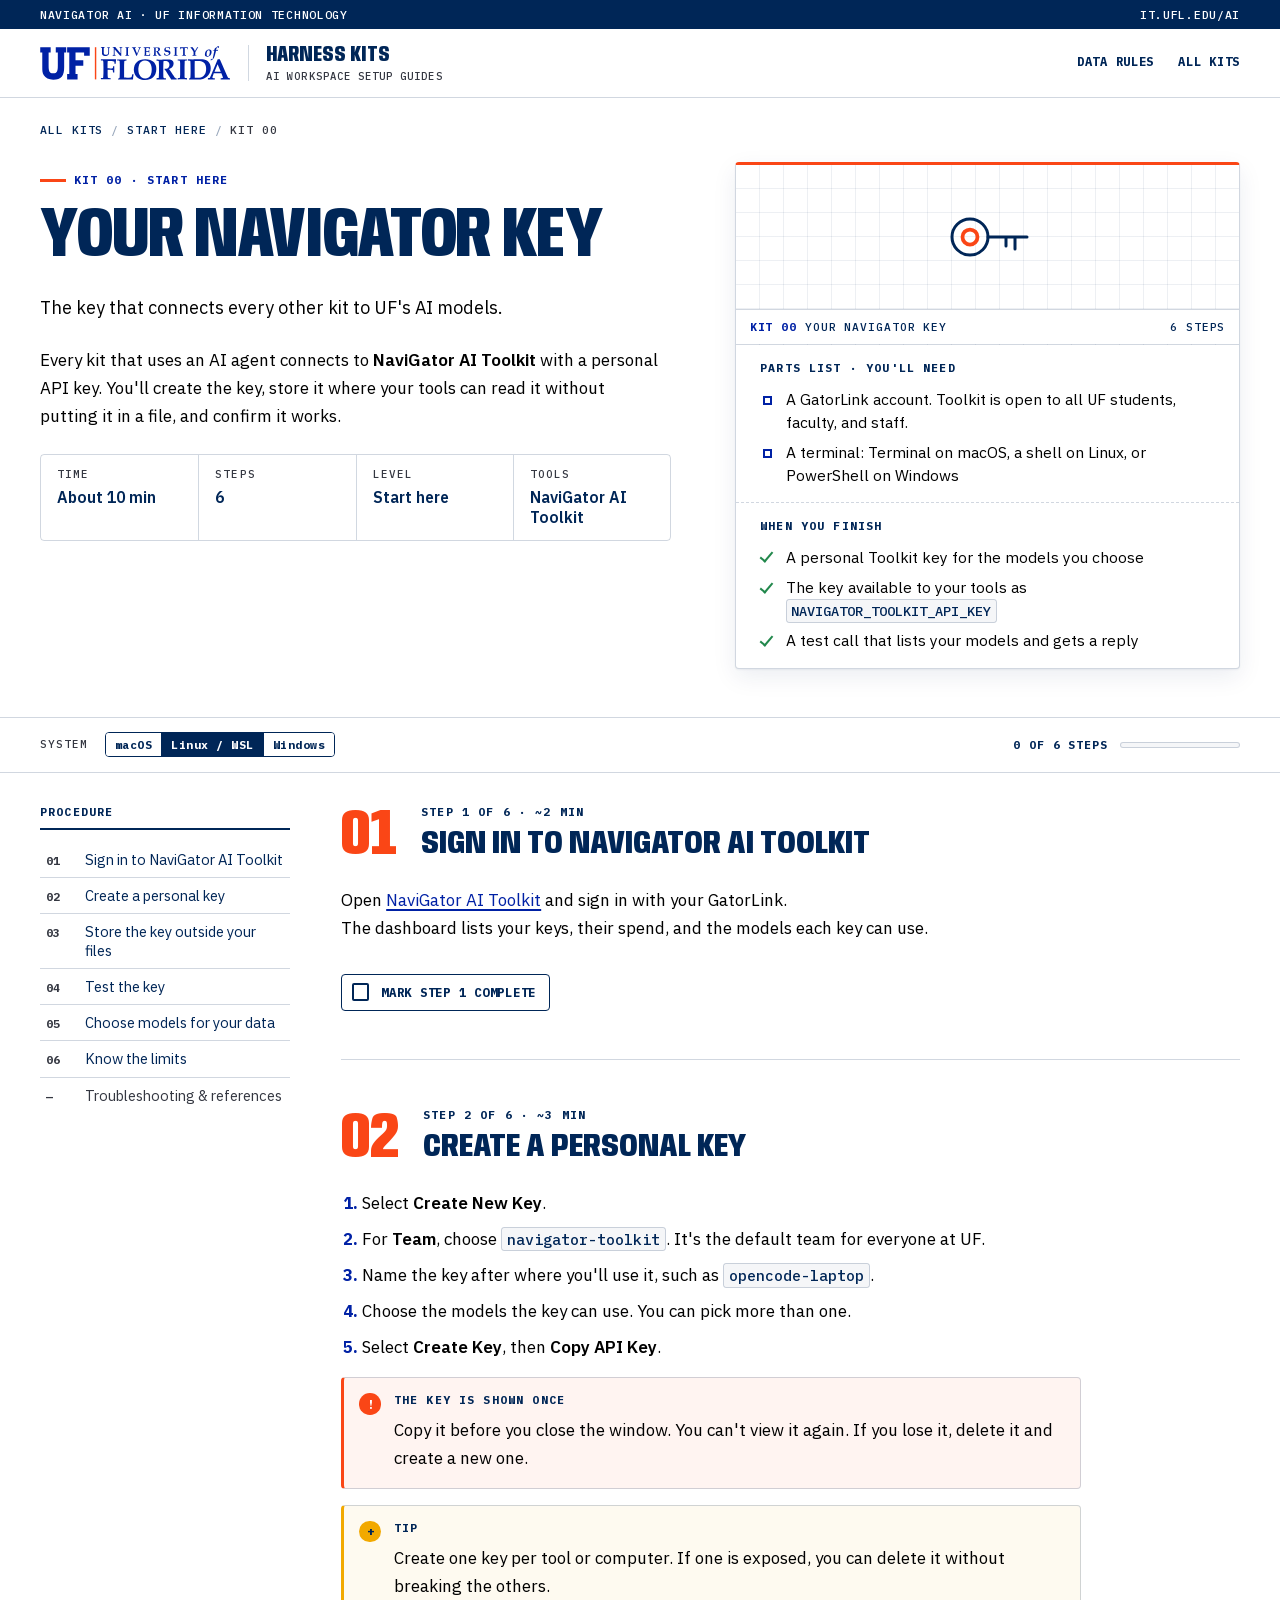
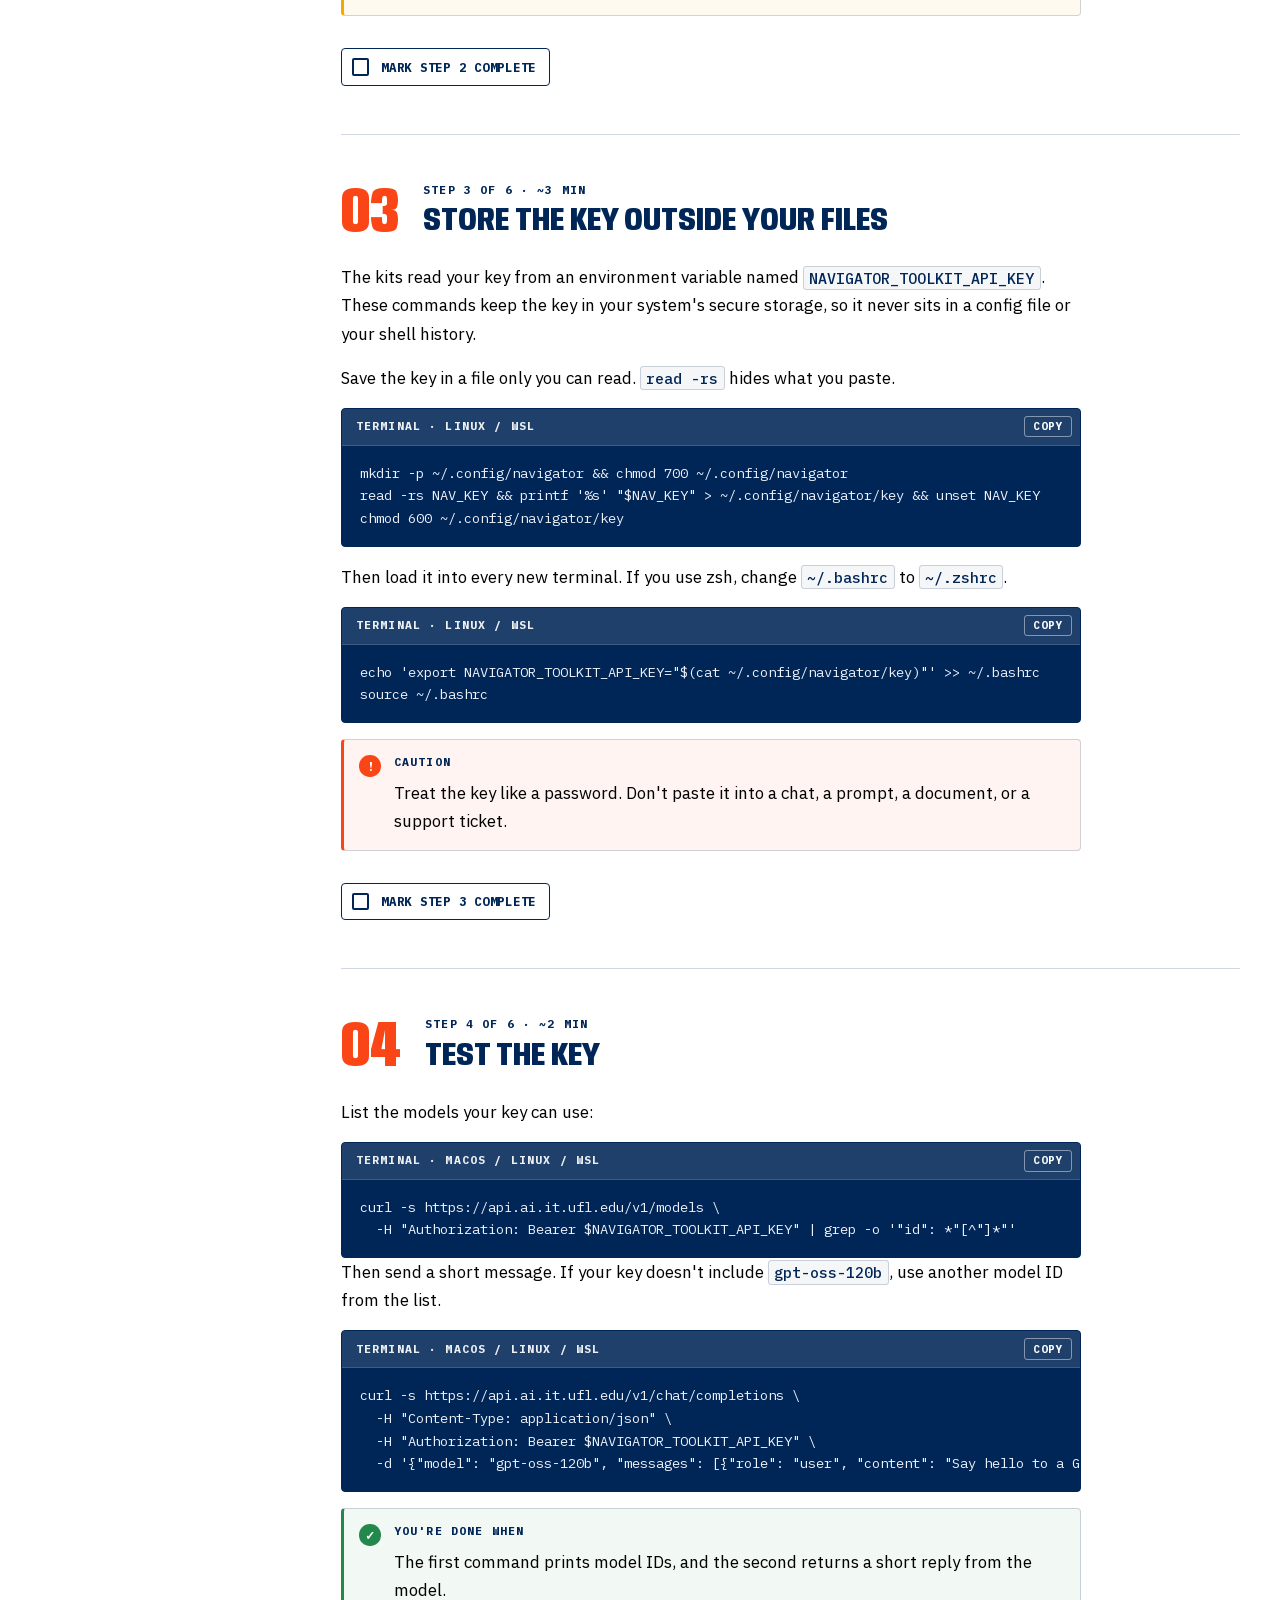
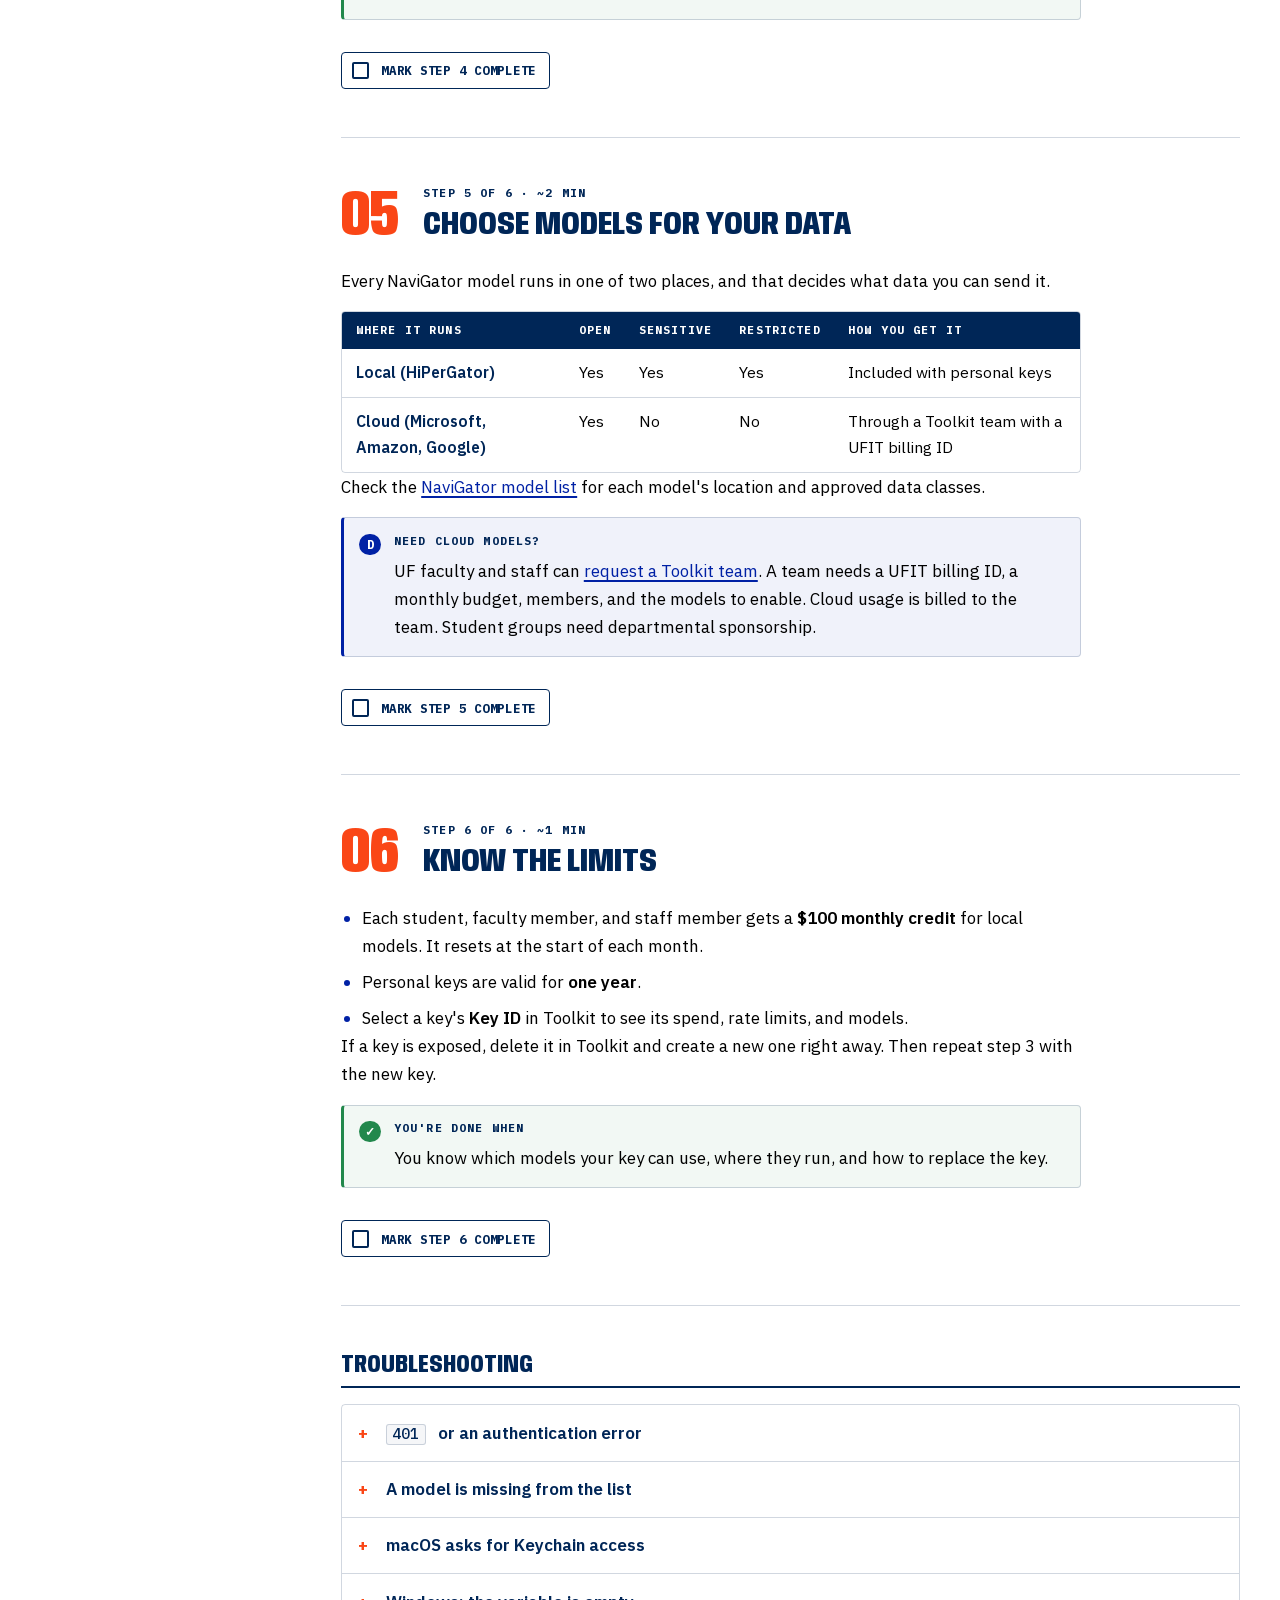
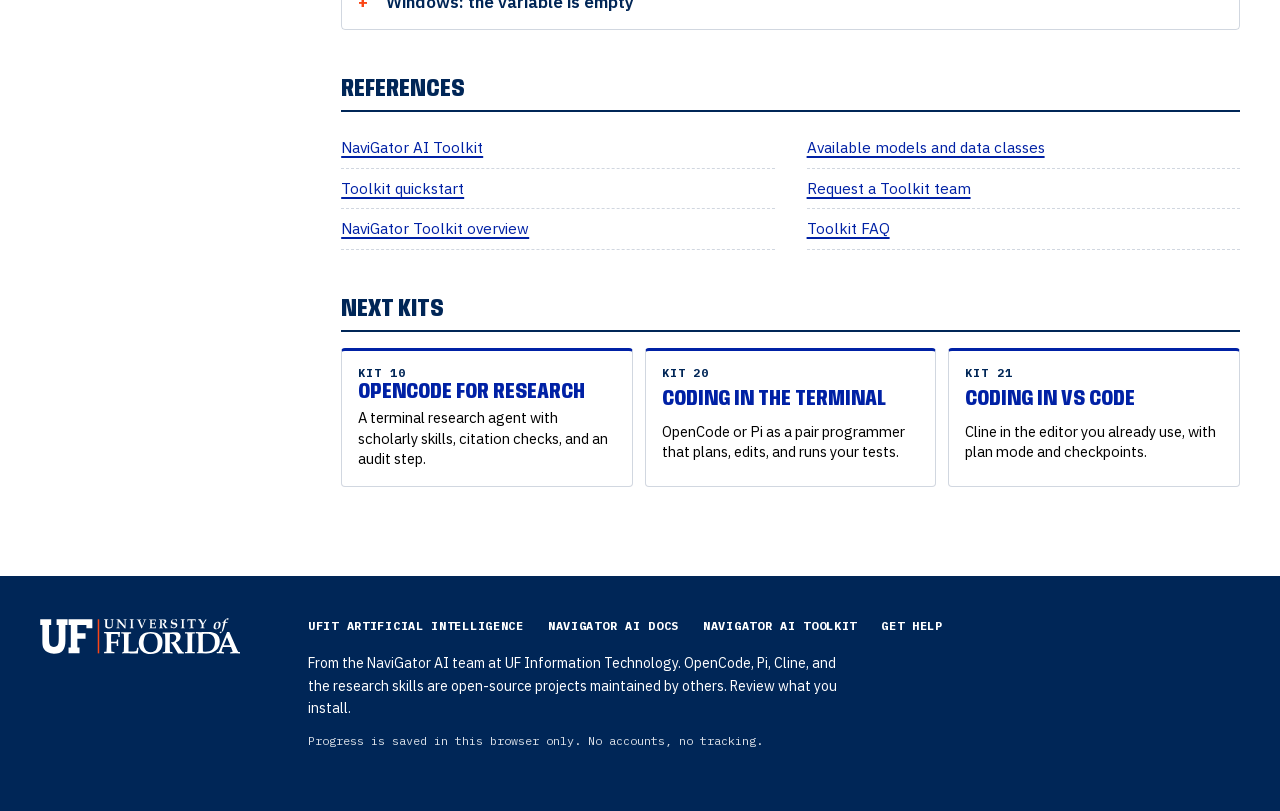
==== kits/navigator-key/index.html @ 10116d03 "Harness Kits: field-manual site with six setup kits" ====
<!doctype html>
<html lang="en">
<head>
  <meta charset="utf-8">
  <meta name="viewport" content="width=device-width, initial-scale=1">
  <title>Harness Kits · University of Florida</title>
  <meta name="theme-color" content="#002657">
  <link rel="icon" href="../../favicon.svg" type="image/svg+xml">
  <link rel="preload" href="../../fonts/Anybody.woff2" as="font" type="font/woff2" crossorigin>
  <link rel="preload" href="../../fonts/IBMPlexSans.woff2" as="font" type="font/woff2" crossorigin>
  <link rel="stylesheet" href="../../css/main.css">
  <script src="../../js/kits.js" defer></script>
  <script src="../../js/progress.js" defer></script>
  <script src="../../js/icons.js" defer></script>
  <script src="kit.js" defer></script>
  <script src="../../js/kit.js" defer></script>
</head>
<body>
  <a class="skip" href="#kit">Skip to the kit</a>
  <div class="utility">
    <div class="wrap"><span>NaviGator AI · UF Information Technology</span><span><a href="https://it.ufl.edu/ai/">it.ufl.edu/ai</a></span></div>
  </div>
  <header class="masthead">
    <div class="wrap">
      <a class="brand" href="../../" aria-label="Harness Kits home">
        <img class="uf-logo" src="../../img/uf-logo-blue-orange.svg" alt="University of Florida" width="190" height="34">
        <span class="site-name"><b>Harness Kits</b><small>AI workspace setup guides</small></span>
      </a>
      <nav class="site-nav" aria-label="Site">
        <a href="../../#data">Data rules</a>
        <a href="../../#kits">All kits</a>
      </nav>
    </div>
  </header>

  <main id="kit">
    <noscript><p class="wrap">This kit needs JavaScript to display its steps.</p></noscript>
  </main>

  <footer class="site-foot">
    <div class="wrap">
      <img class="uf-logo" src="../../img/uf-logo-white-orange.svg" alt="University of Florida" width="200" height="36">
      <div>
        <ul class="foot-links">
          <li><a href="https://it.ufl.edu/ai/">UFIT Artificial Intelligence</a></li>
          <li><a href="https://docs.ai.it.ufl.edu/">NaviGator AI docs</a></li>
          <li><a href="https://api.ai.it.ufl.edu/ui">NaviGator AI Toolkit</a></li>
          <li><a href="https://ufl.teamdynamix.com/TDClient/33/IT-Portal/Requests/ServiceDet?ID=413">Get help</a></li>
        </ul>
        <p>From the NaviGator AI team at UF Information Technology. OpenCode, Pi, Cline, and the research skills are open-source projects maintained by others. Review what you install.</p>
        <p class="fine">Progress is saved in this browser only. No accounts, no tracking.</p>
      </div>
    </div>
  </footer>
</body>
</html>
---- css/main.css ----
/* =========================================================
   ENTRY POINT — imports the tokens and component modules in
   cascade layers. Pages link only this file.

   tokens      design values (css/tokens.css)
   base        reset and layout primitives (css/base.css)
   components  one file per component (css/components/*.css)

   Add a component: create css/components/<name>.css and
   import it below. Components use semantic tokens only.
   ========================================================= */
@layer tokens, base, components;

@import url("tokens.css") layer(tokens);
@import url("base.css") layer(base);

@import url("components/typography.css") layer(components);
@import url("components/button.css") layer(components);
@import url("components/masthead.css") layer(components);
@import url("components/footer.css") layer(components);
@import url("components/figure.css") layer(components);
@import url("components/table.css") layer(components);
@import url("components/hero.css") layer(components);
@import url("components/parts.css") layer(components);
@import url("components/card.css") layer(components);
@import url("components/kit-header.css") layer(components);
@import url("components/segmented.css") layer(components);
@import url("components/procedure.css") layer(components);
@import url("components/step.css") layer(components);
@import url("components/code.css") layer(components);
@import url("components/callout.css") layer(components);
@import url("components/reference.css") layer(components);
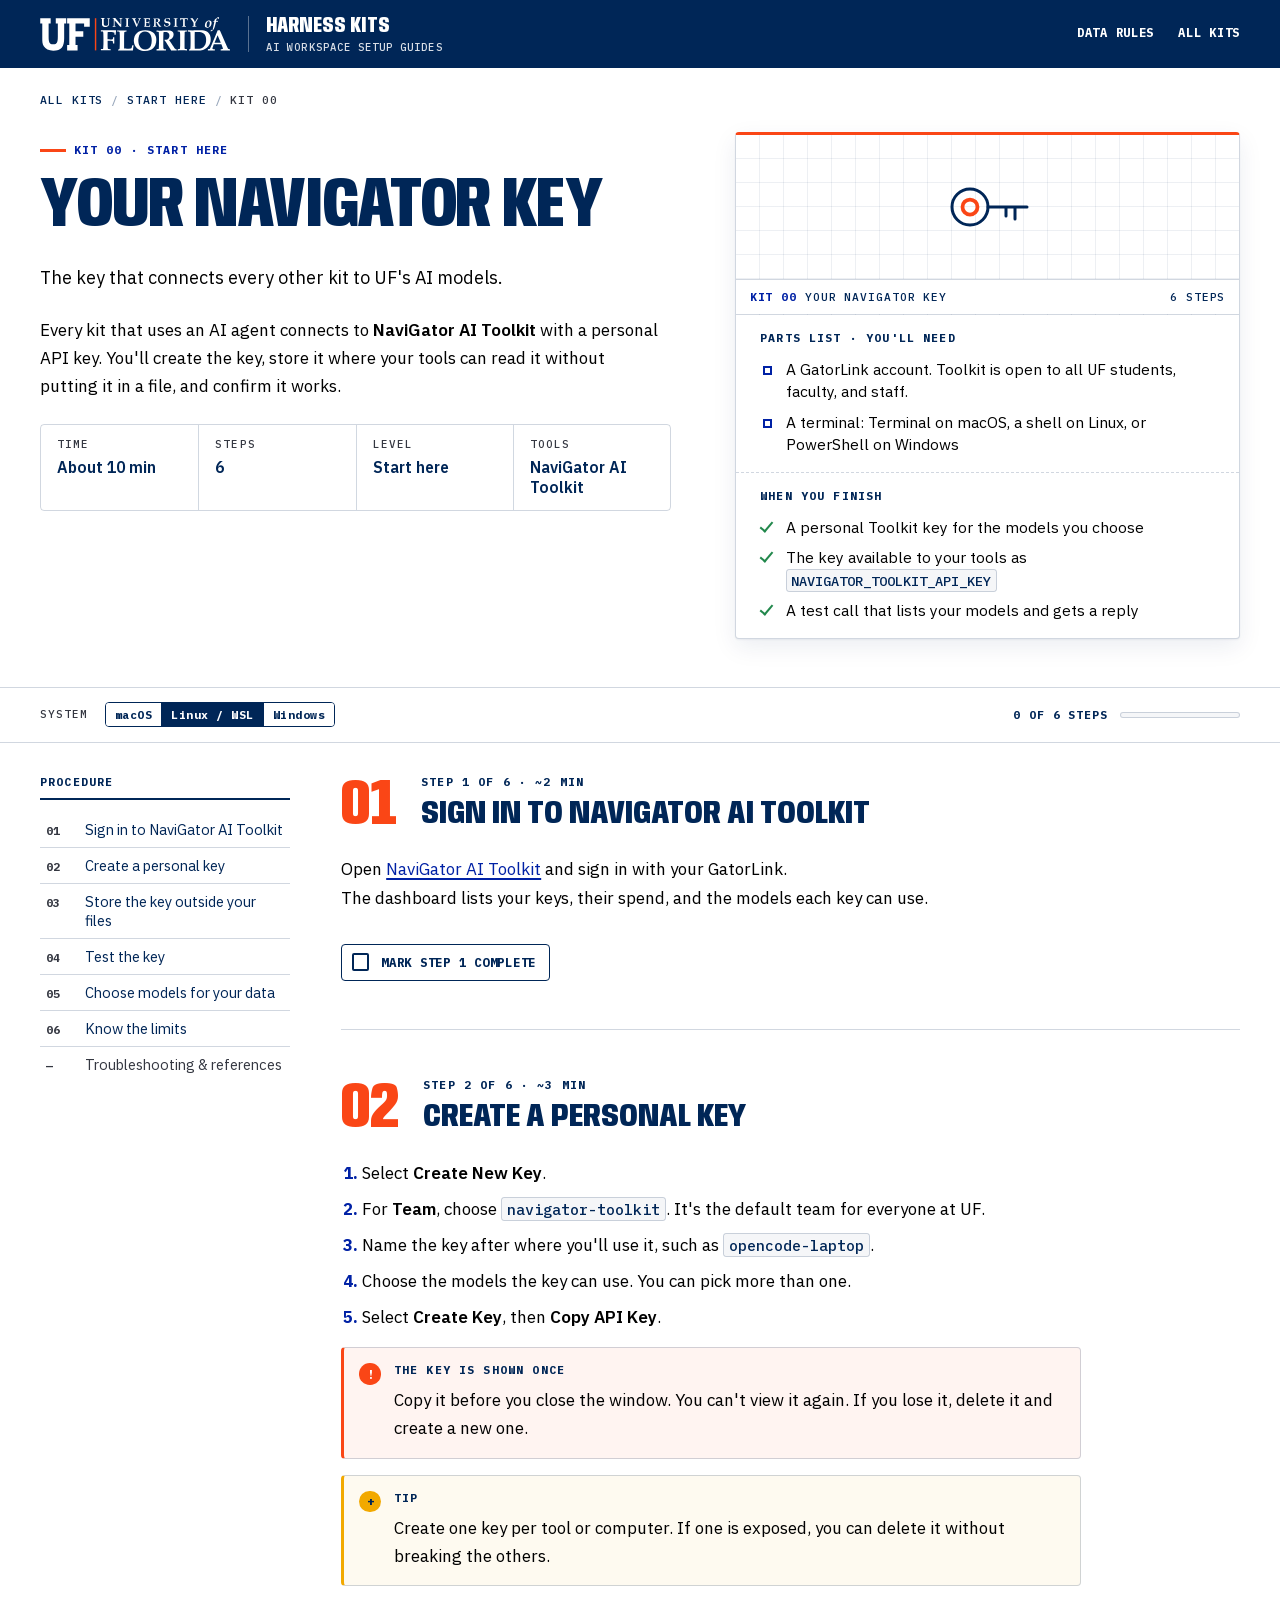
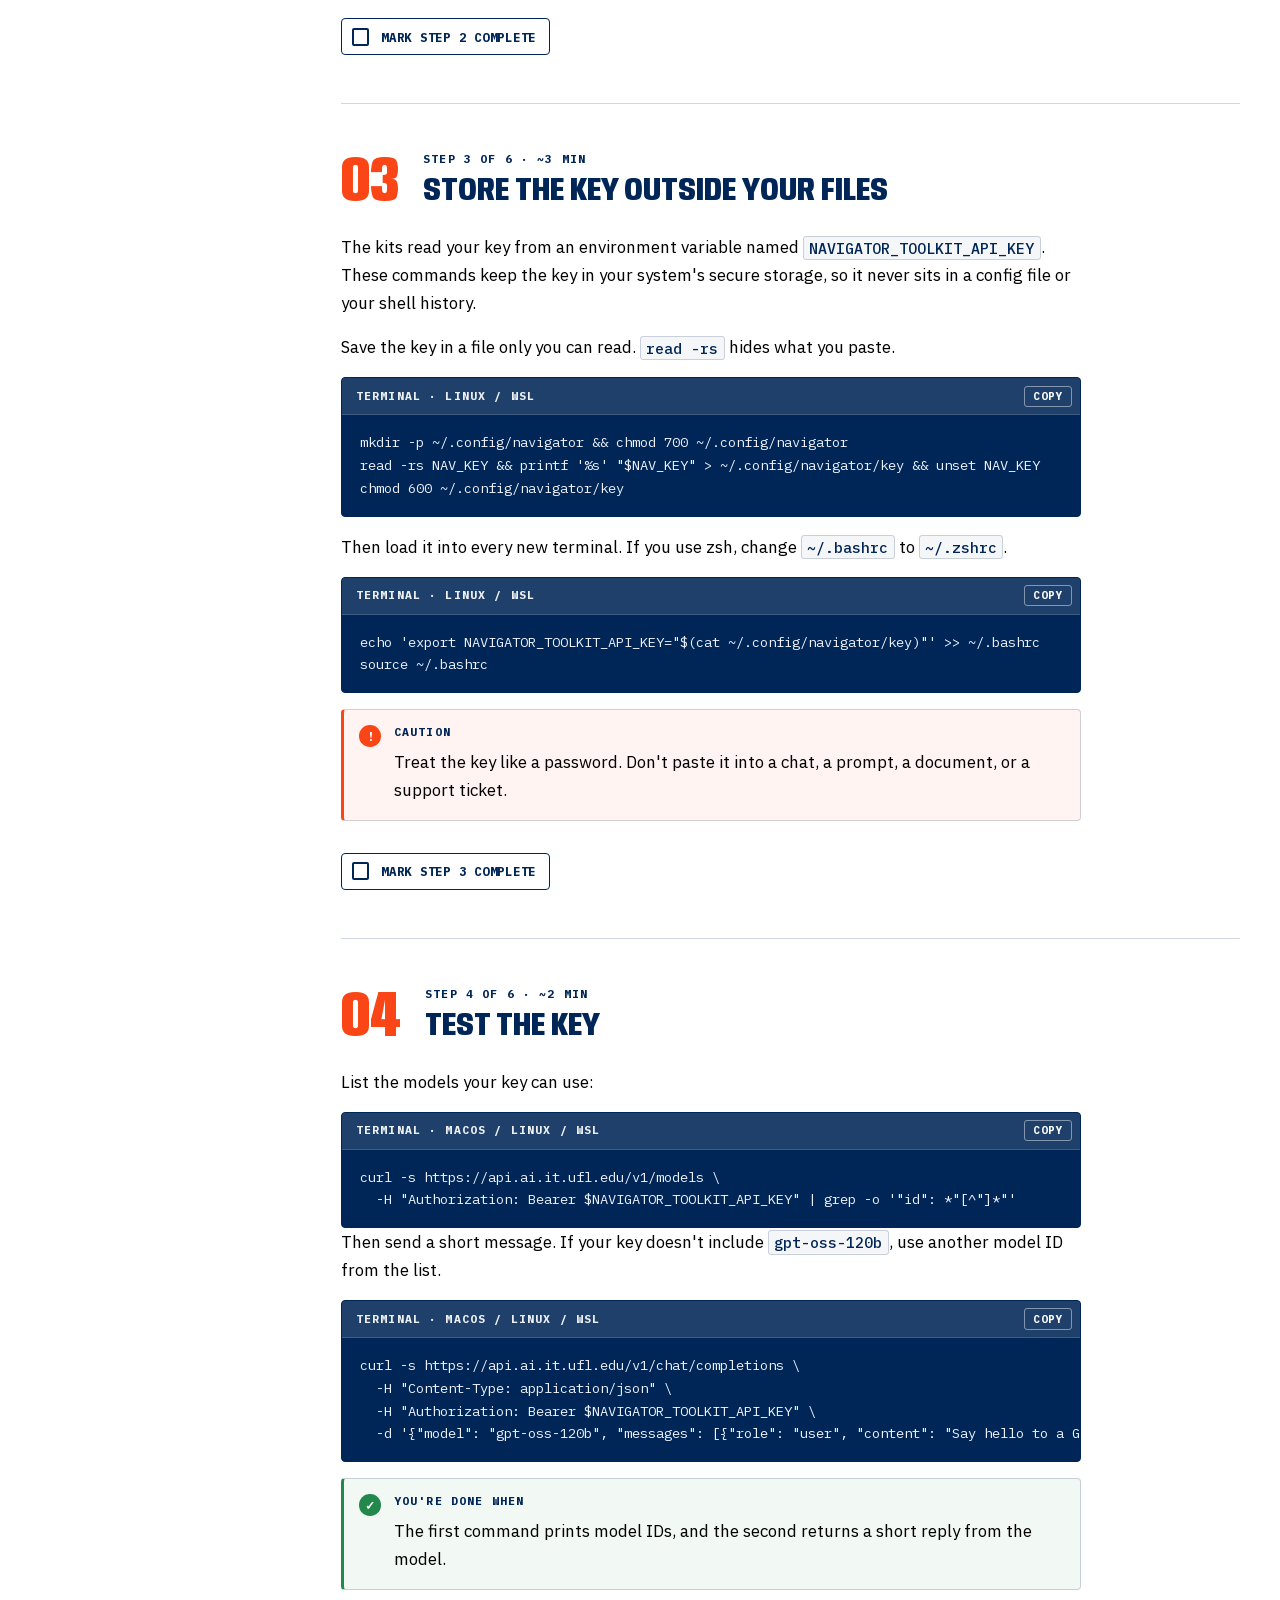
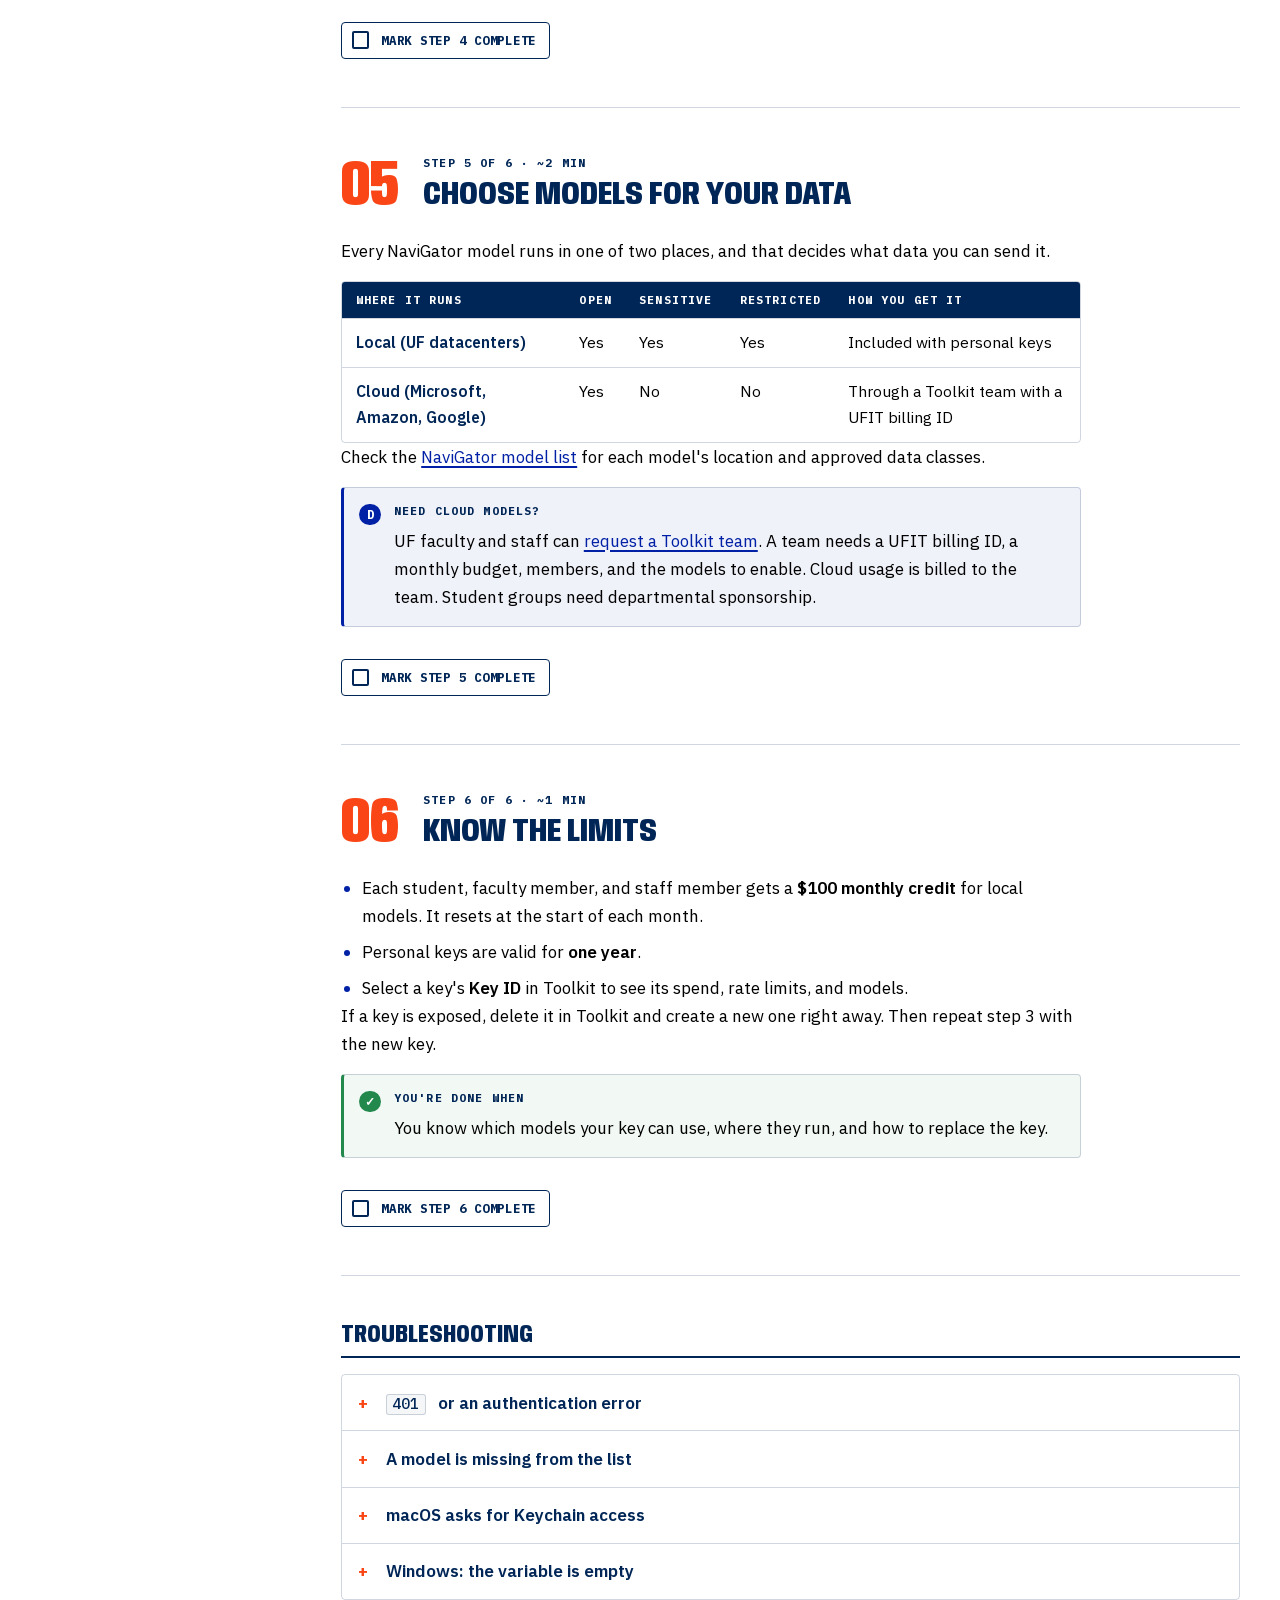
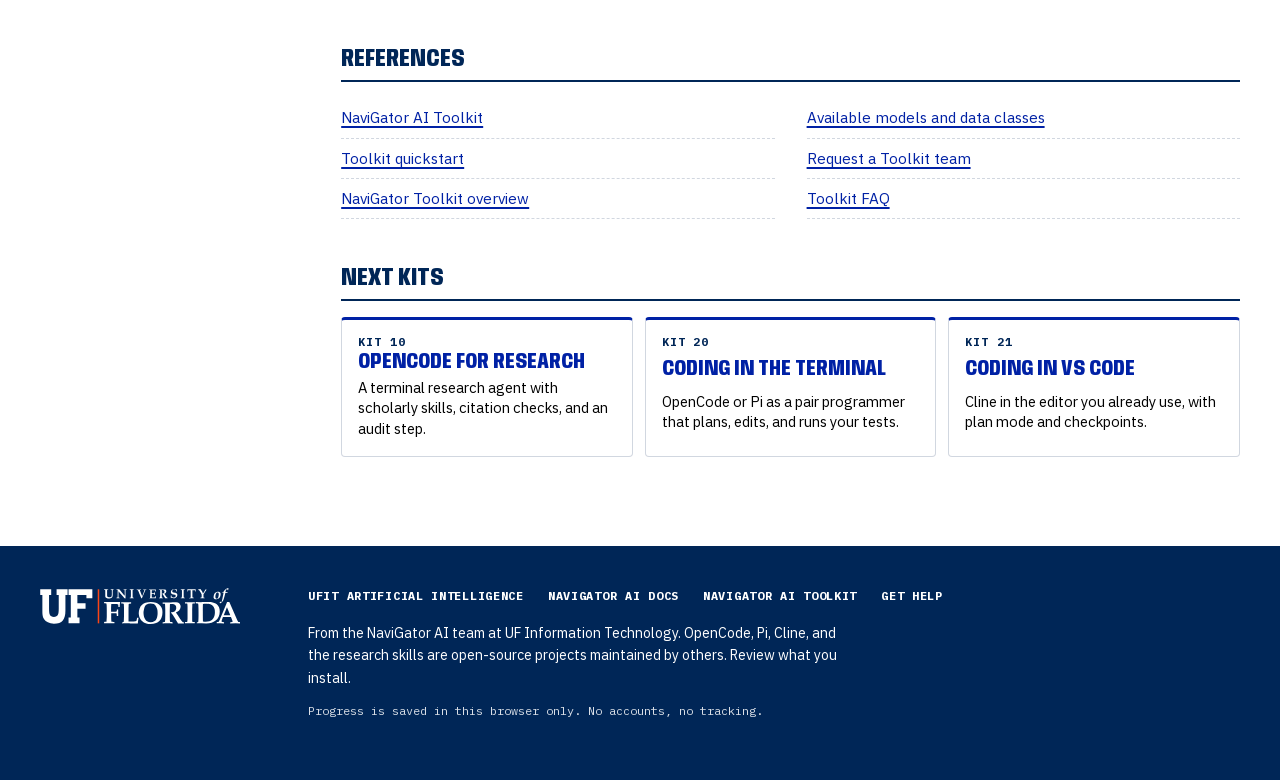
==== commit 0d000bd3: "Masthead: one dark-blue bar with the white logo (utility bar removed); harness figure and copy name " ====
--- a/kits/navigator-key/index.html
+++ b/kits/navigator-key/index.html
@@ -17,13 +17,10 @@
 </head>
 <body>
   <a class="skip" href="#kit">Skip to the kit</a>
-  <div class="utility">
-    <div class="wrap"><span>NaviGator AI · UF Information Technology</span><span><a href="https://it.ufl.edu/ai/">it.ufl.edu/ai</a></span></div>
-  </div>
   <header class="masthead">
     <div class="wrap">
       <a class="brand" href="../../" aria-label="Harness Kits home">
-        <img class="uf-logo" src="../../img/uf-logo-blue-orange.svg" alt="University of Florida" width="190" height="34">
+        <img class="uf-logo" src="../../img/uf-logo-white-orange.svg" alt="University of Florida" width="190" height="34">
         <span class="site-name"><b>Harness Kits</b><small>AI workspace setup guides</small></span>
       </a>
       <nav class="site-nav" aria-label="Site">
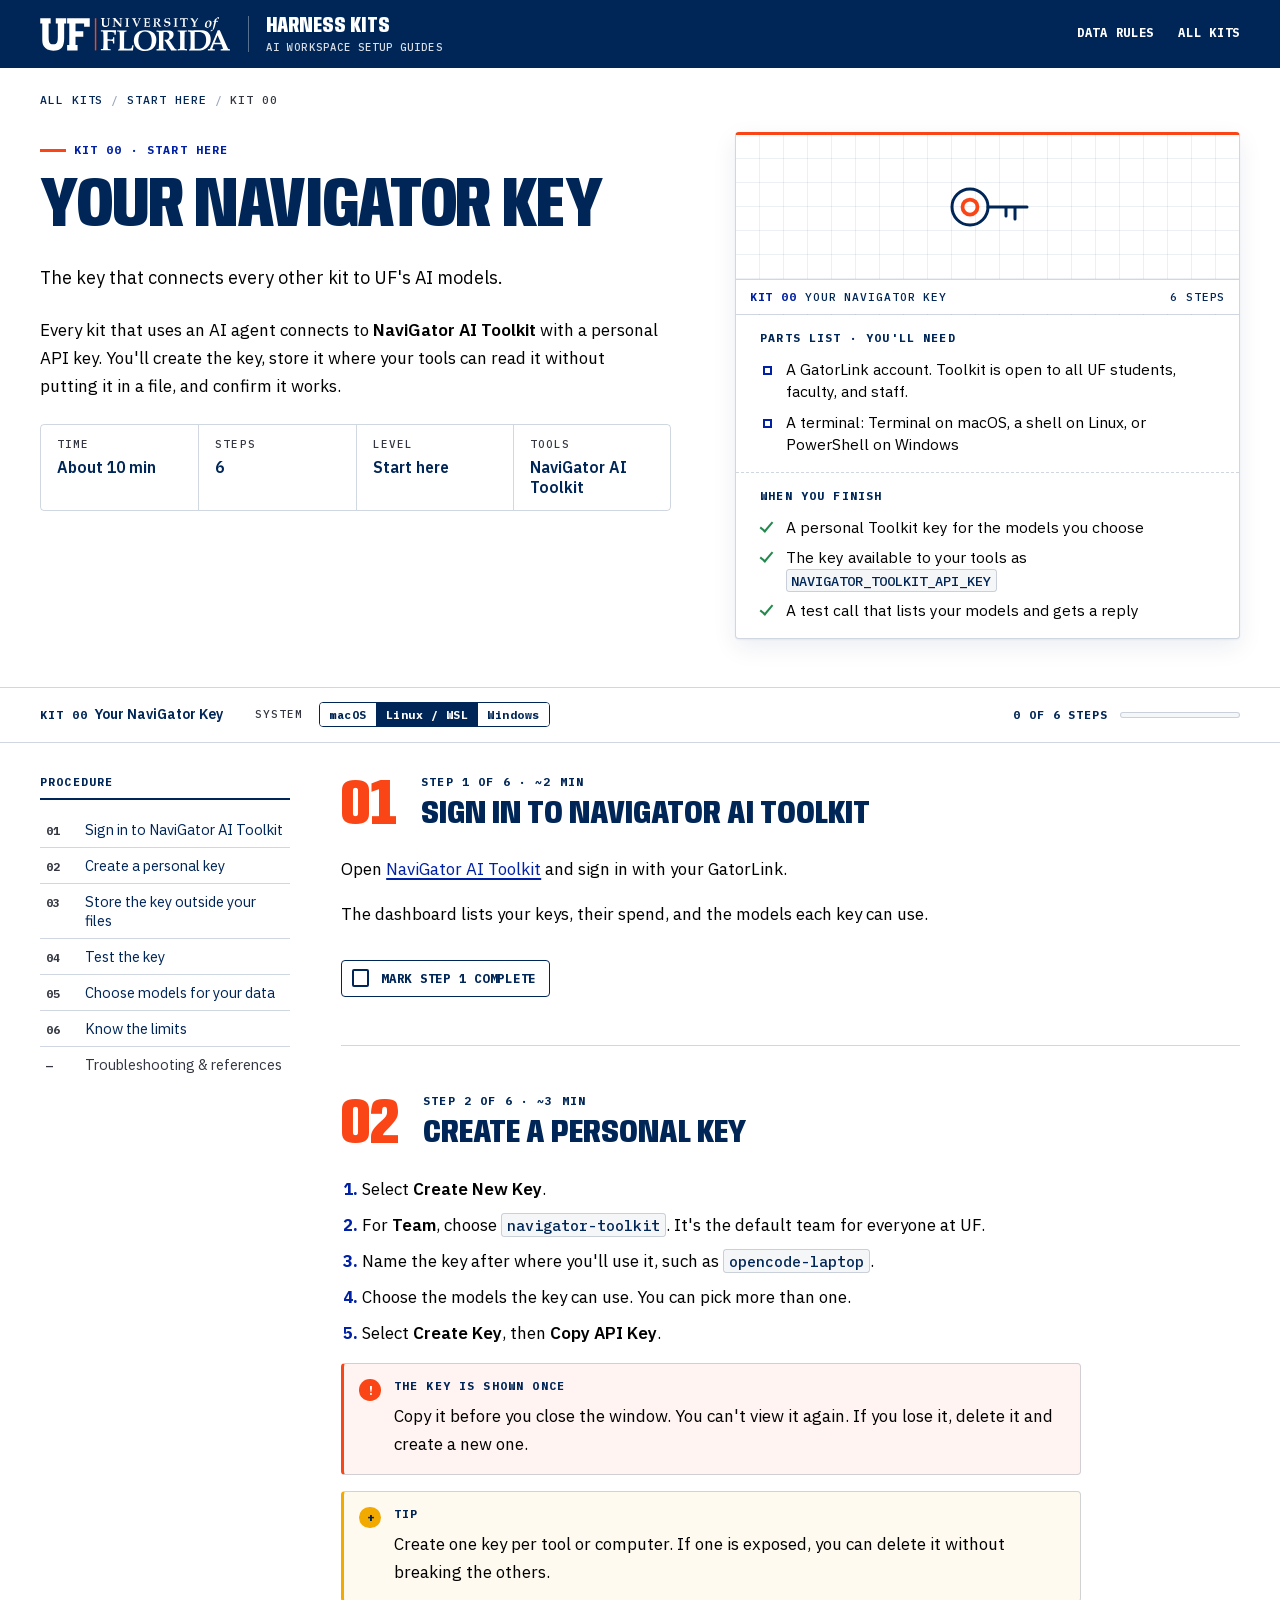
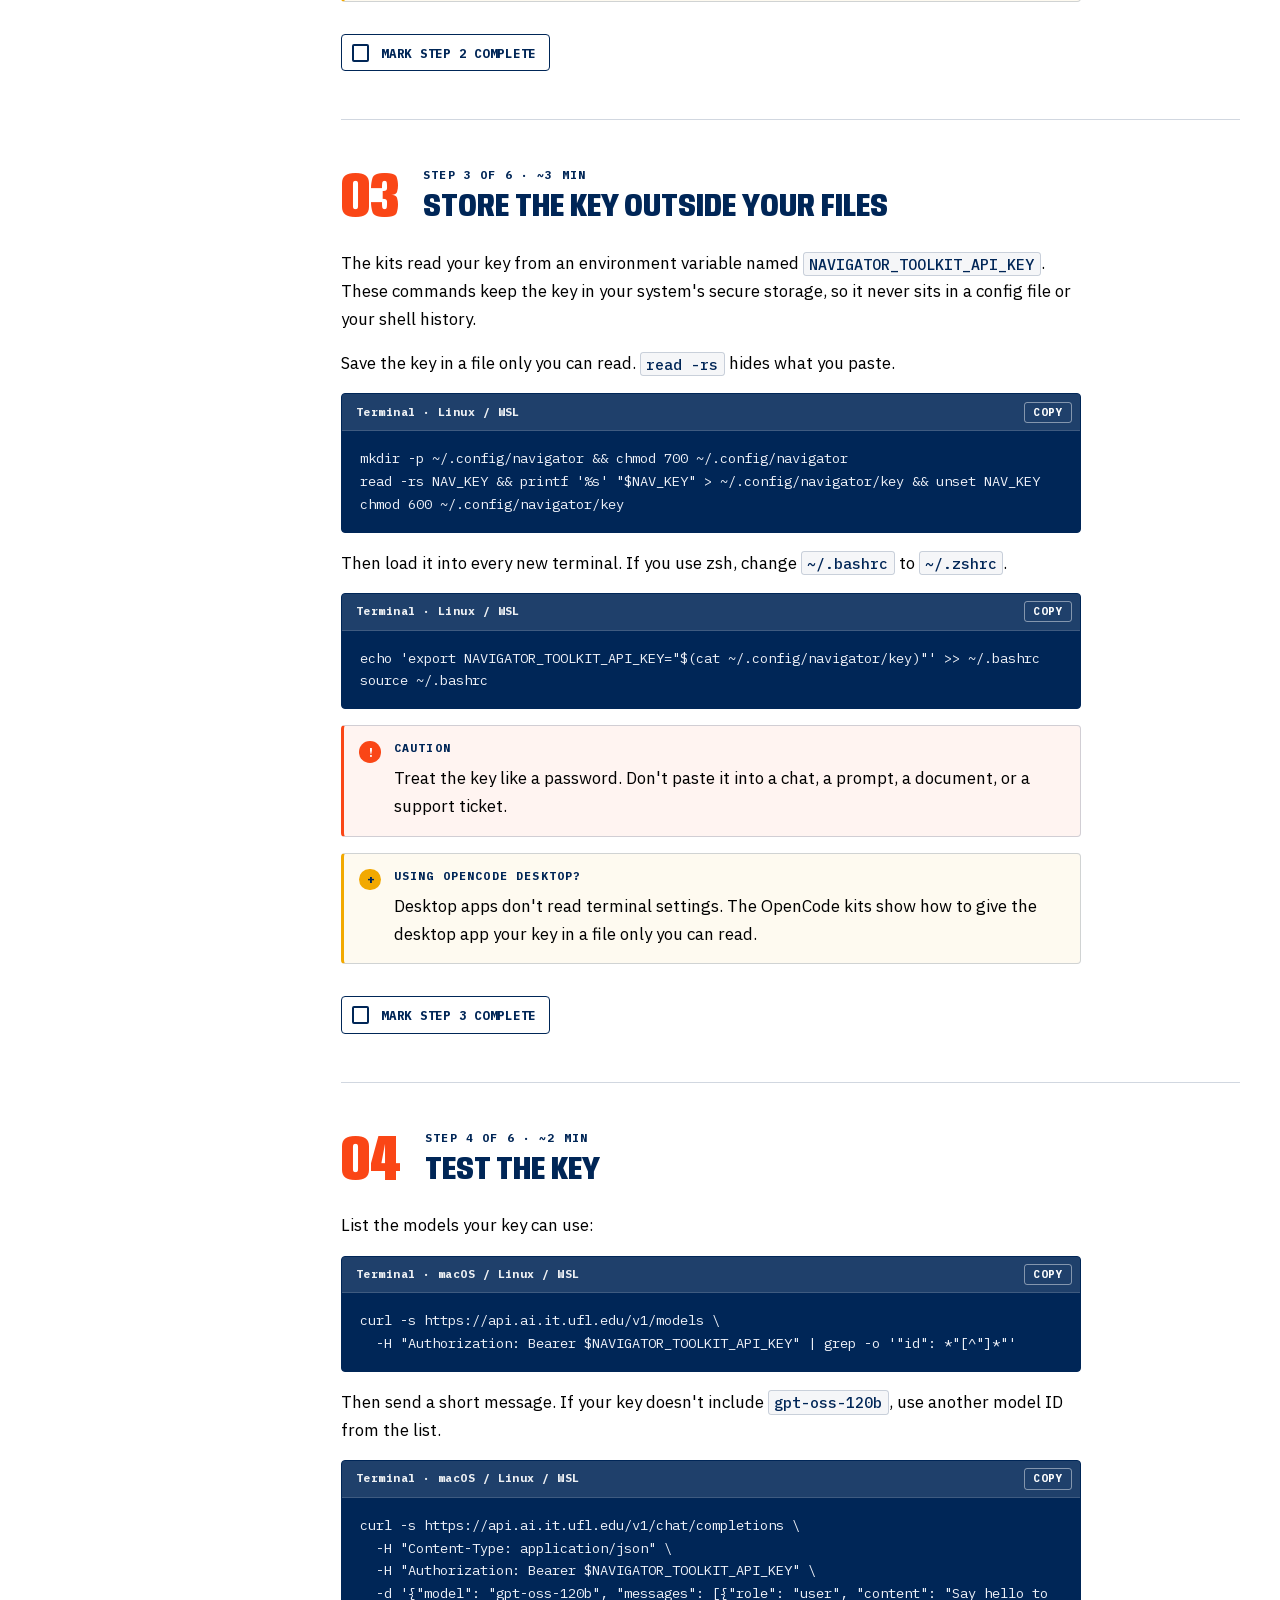
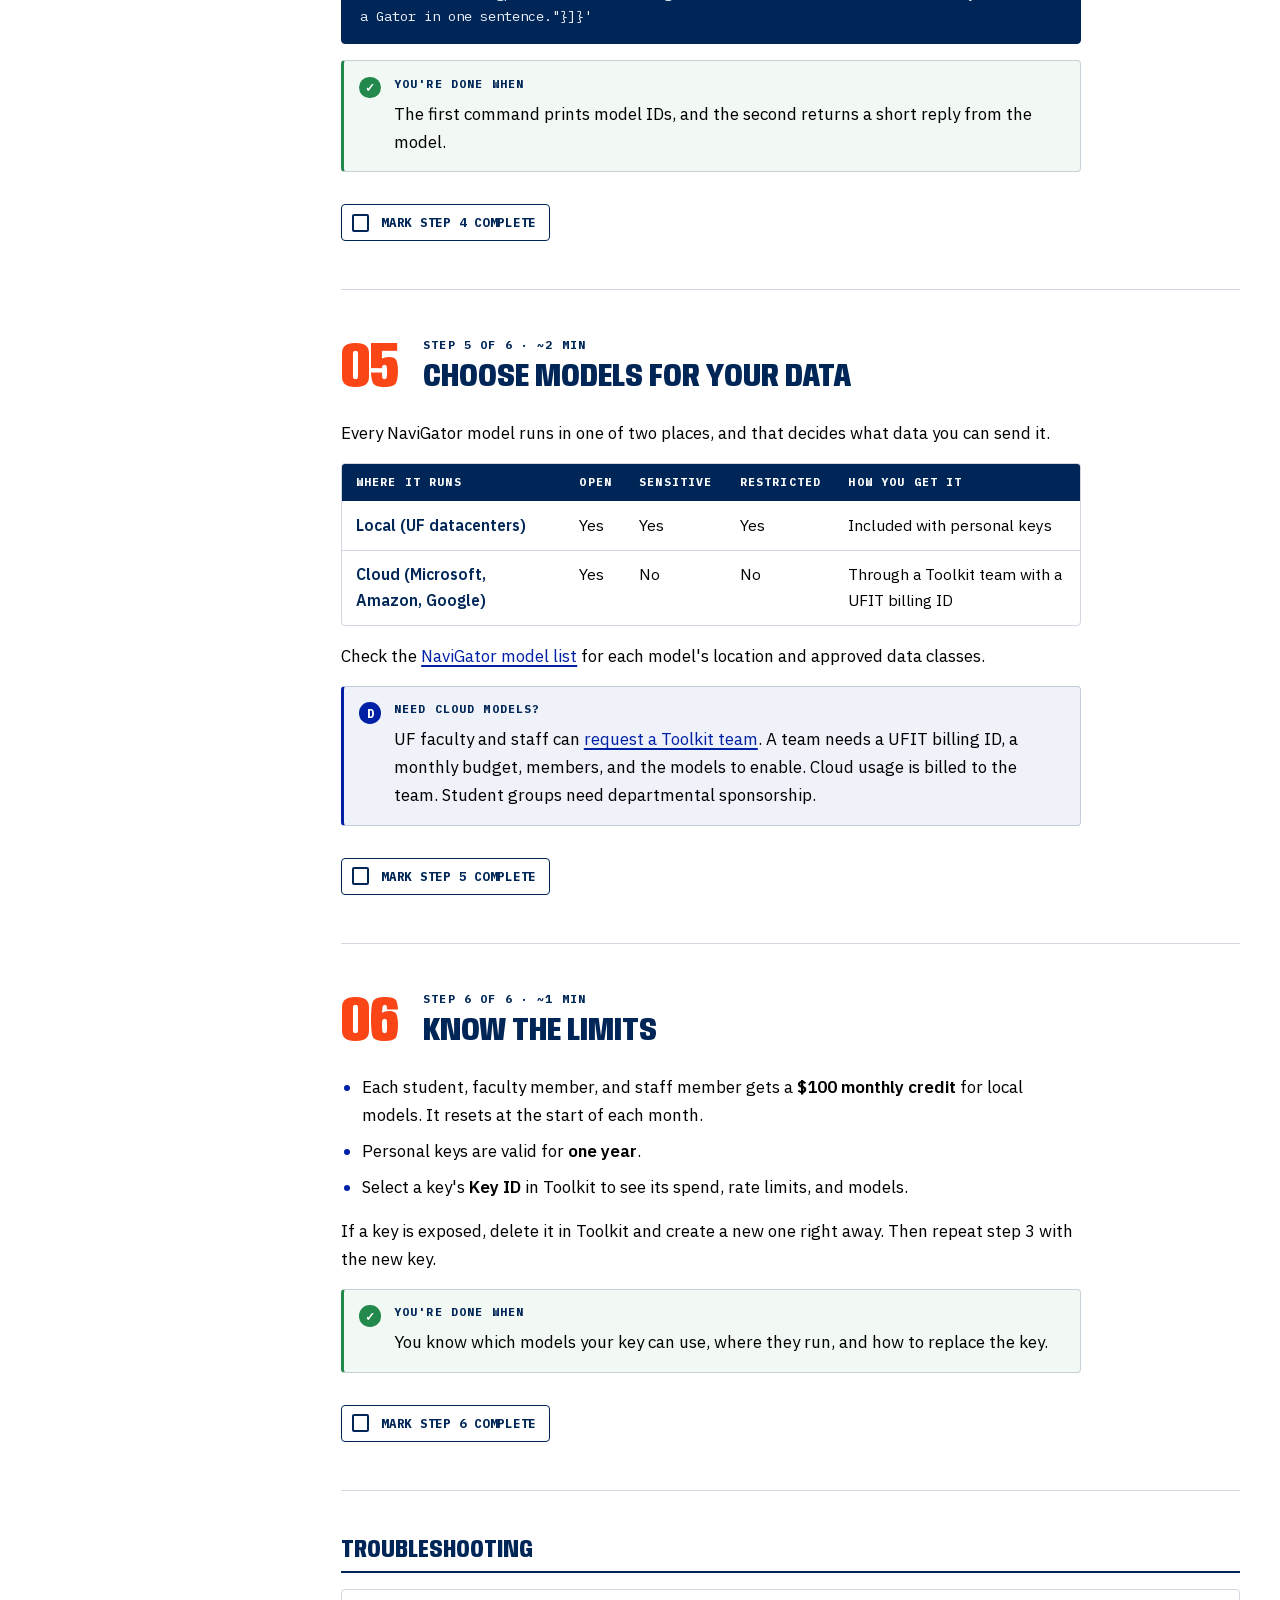
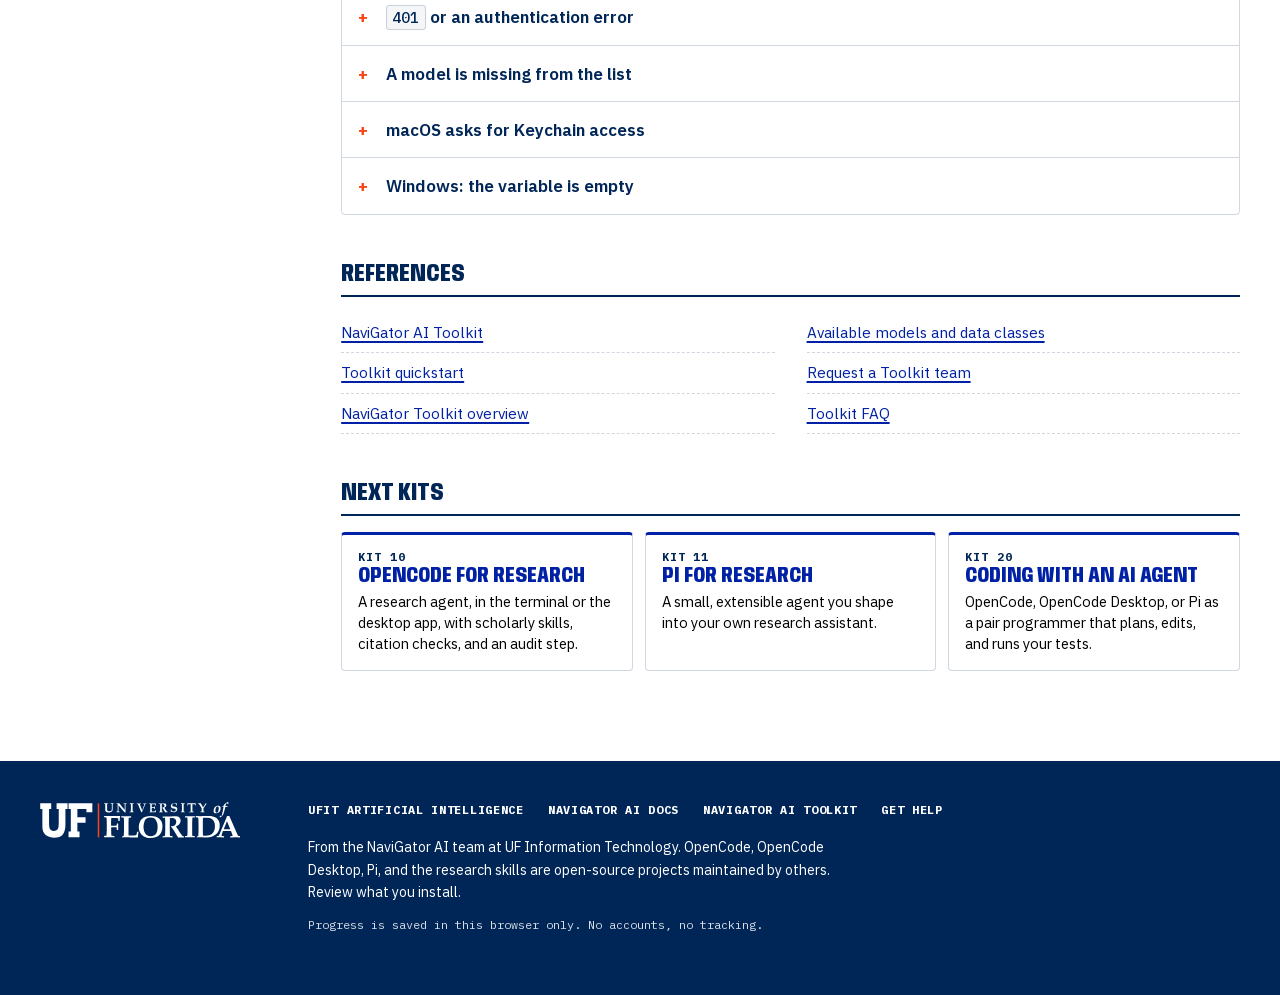
==== commit 8c937deb: "Review pass: remove Cline kit; add OpenCode Desktop to research and coding kits; accessibility (call" ====
--- a/kits/navigator-key/index.html
+++ b/kits/navigator-key/index.html
@@ -44,7 +44,7 @@
           <li><a href="https://api.ai.it.ufl.edu/ui">NaviGator AI Toolkit</a></li>
           <li><a href="https://ufl.teamdynamix.com/TDClient/33/IT-Portal/Requests/ServiceDet?ID=413">Get help</a></li>
         </ul>
-        <p>From the NaviGator AI team at UF Information Technology. OpenCode, Pi, Cline, and the research skills are open-source projects maintained by others. Review what you install.</p>
+        <p>From the NaviGator AI team at UF Information Technology. OpenCode, OpenCode Desktop, Pi, and the research skills are open-source projects maintained by others. Review what you install.</p>
         <p class="fine">Progress is saved in this browser only. No accounts, no tracking.</p>
       </div>
     </div>
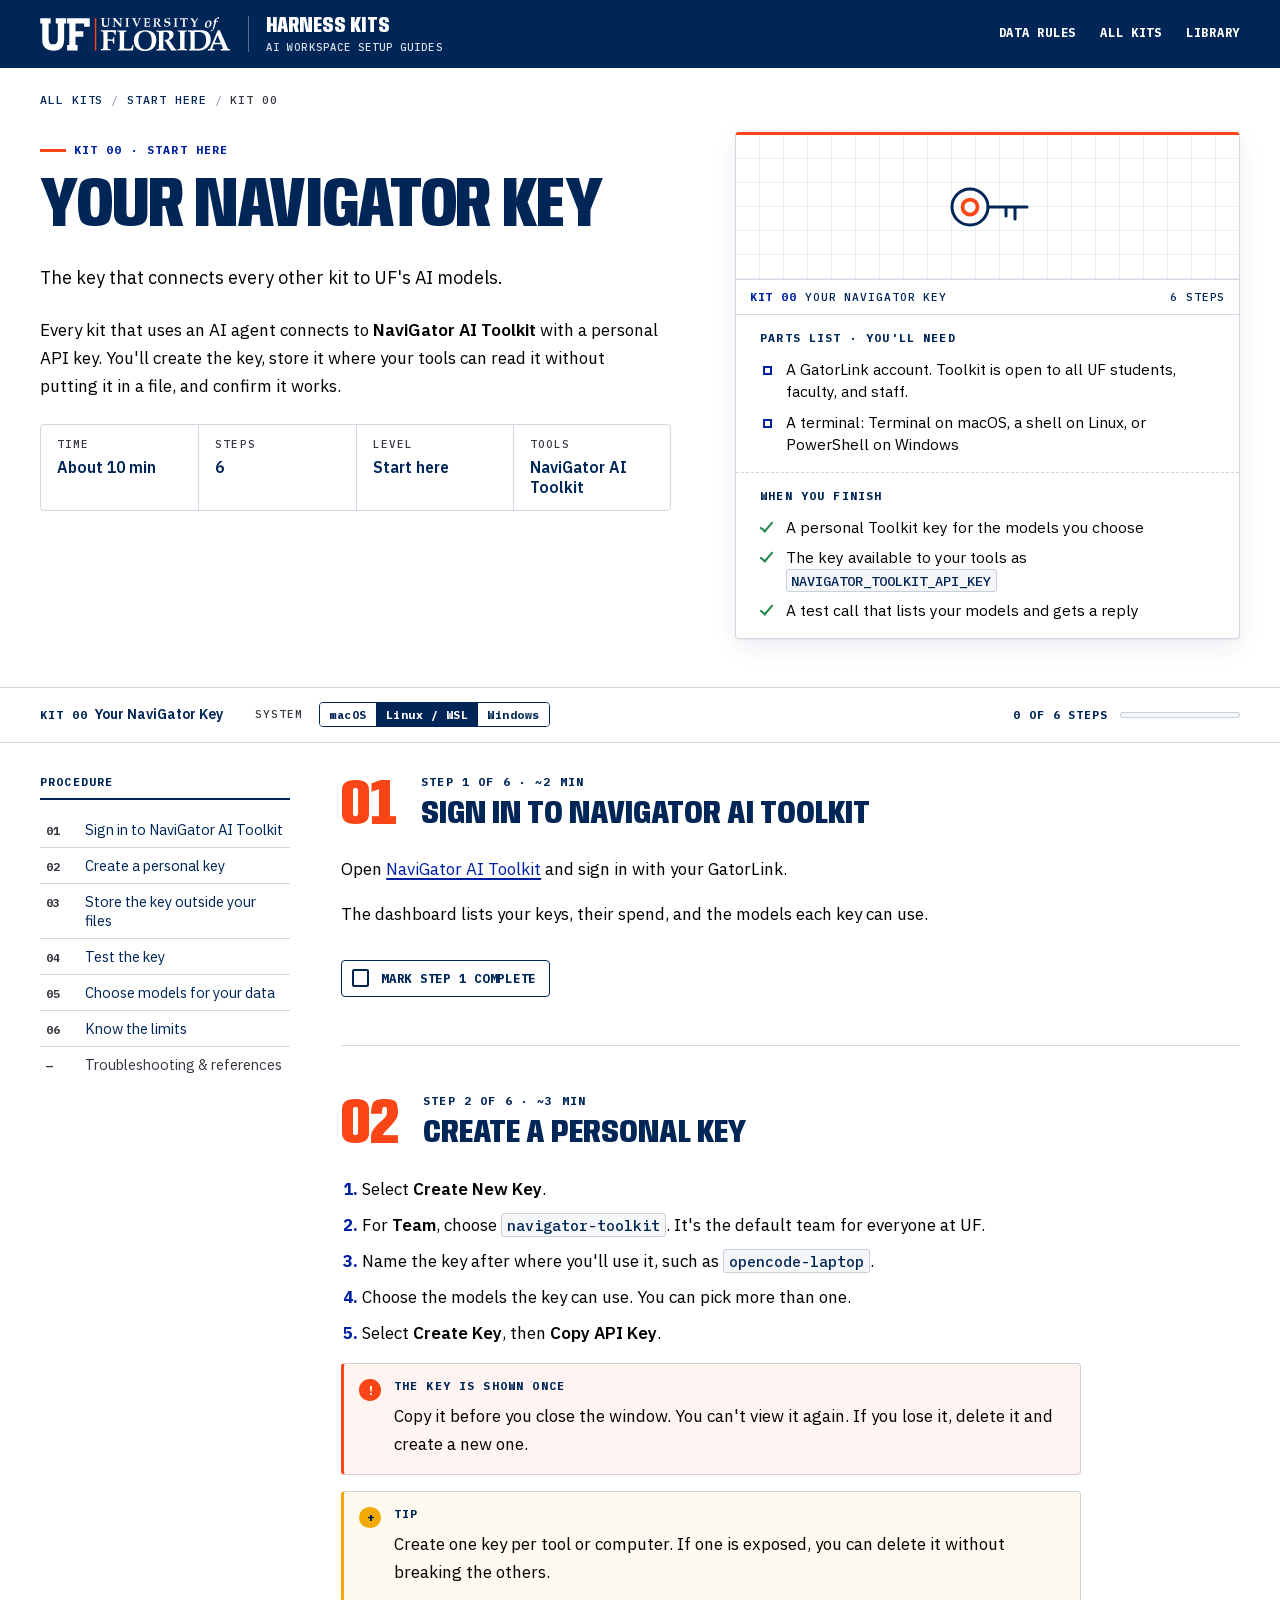
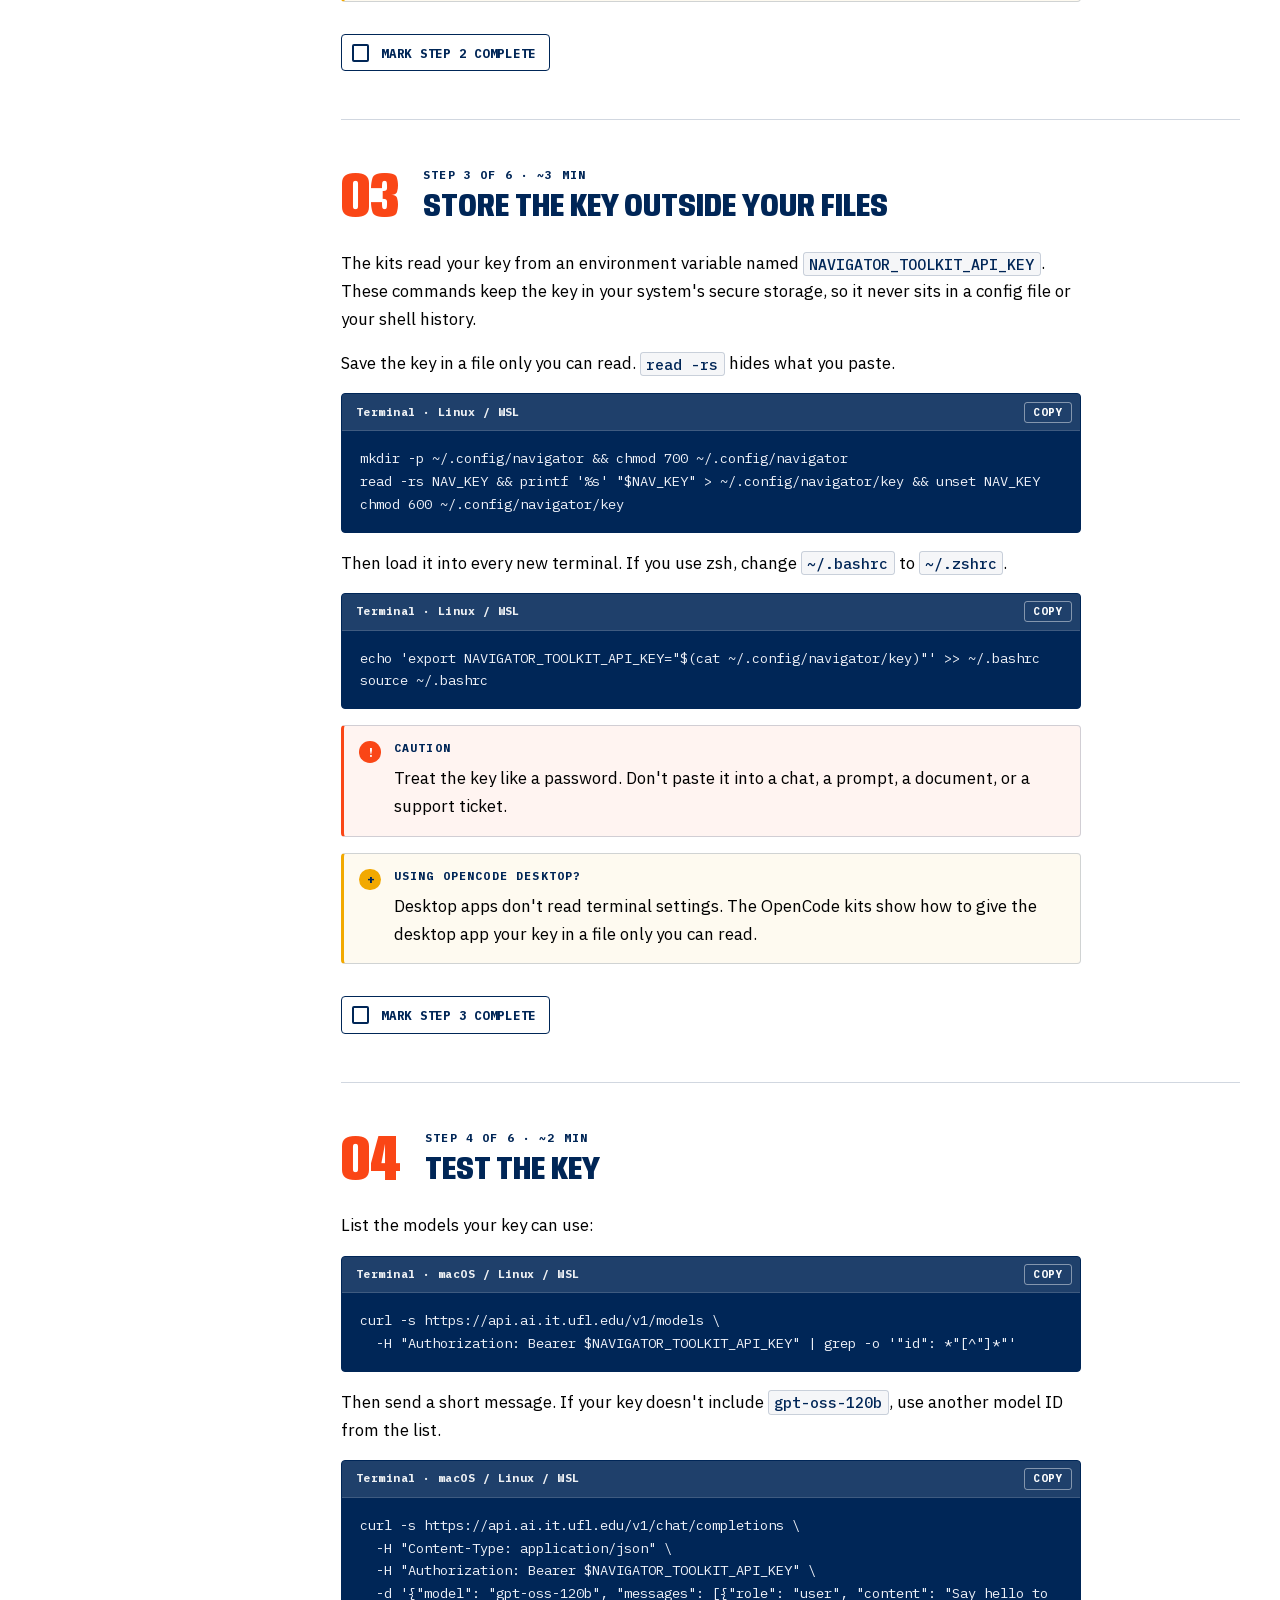
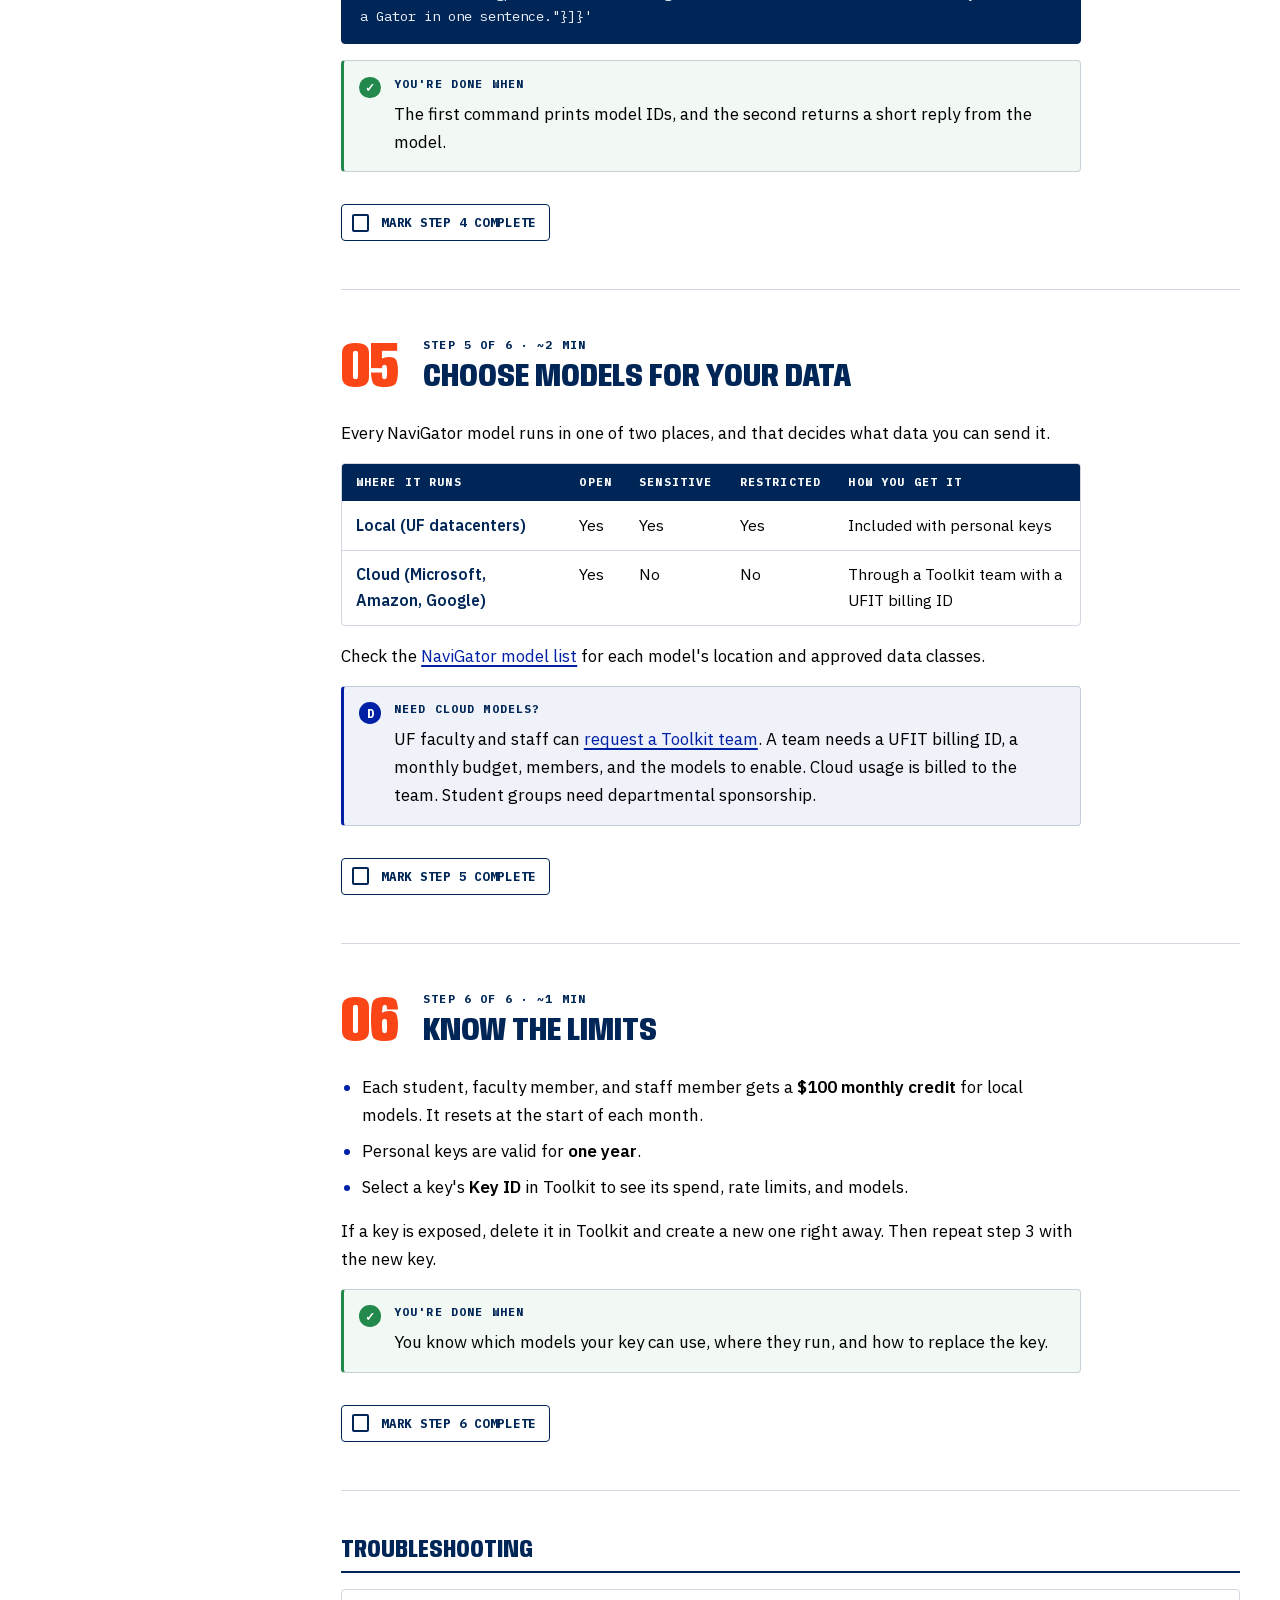
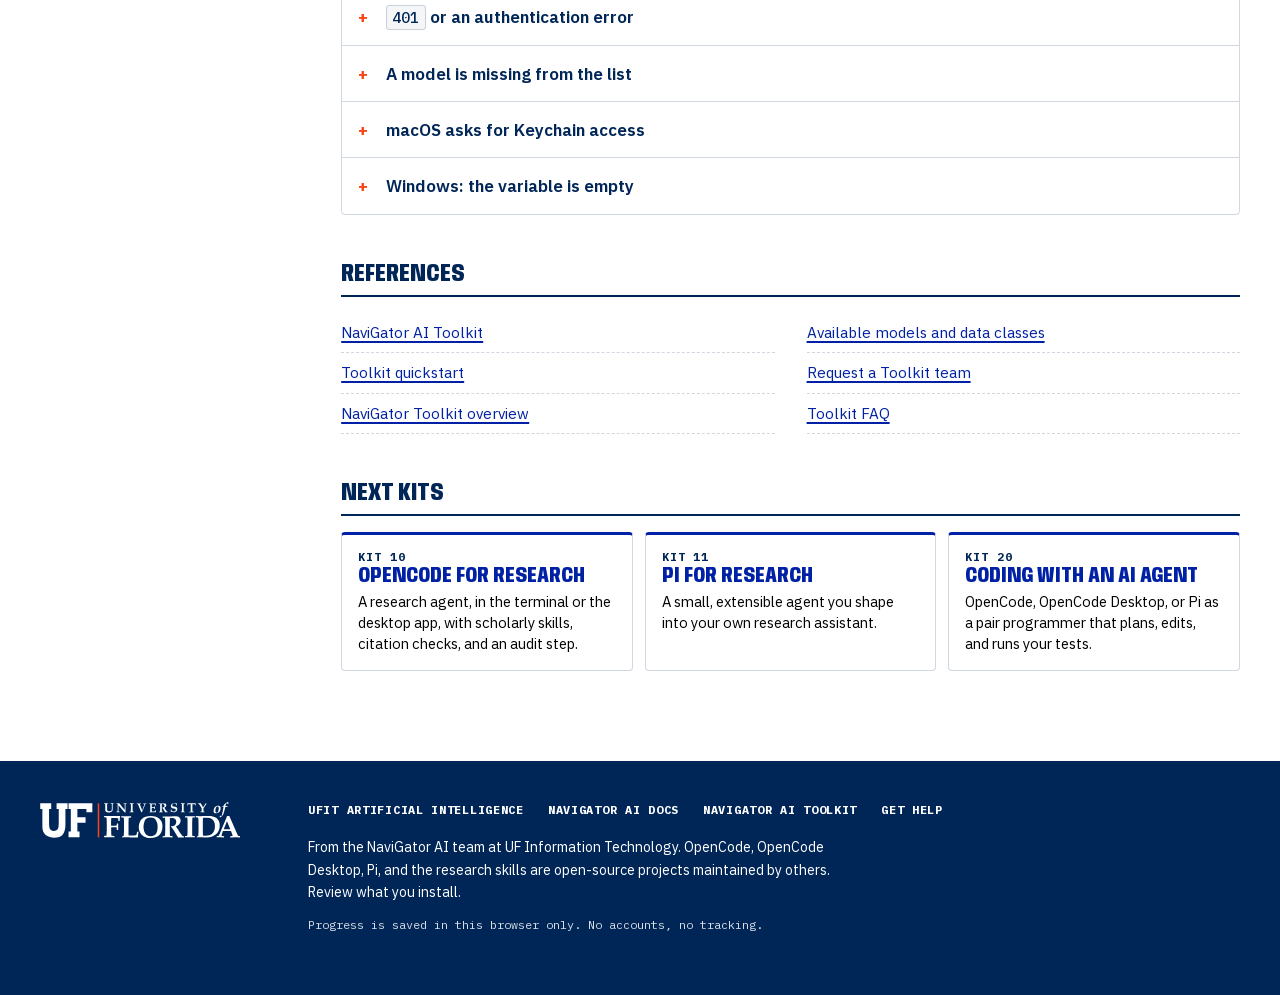
==== commit 3d4a3166: "Skills & MCP Library page; swap proprietary pdf skill for liteparse; Library link in nav; ship libra" ====
--- a/kits/navigator-key/index.html
+++ b/kits/navigator-key/index.html
@@ -26,6 +26,7 @@
       <nav class="site-nav" aria-label="Site">
         <a href="../../#data">Data rules</a>
         <a href="../../#kits">All kits</a>
+        <a href="../../library.html">Library</a>
       </nav>
     </div>
   </header>
--- a/css/main.css
+++ b/css/main.css
@@ -30,3 +30,4 @@
 @import url("components/code.css") layer(components);
 @import url("components/callout.css") layer(components);
 @import url("components/reference.css") layer(components);
+@import url("components/library.css") layer(components);
